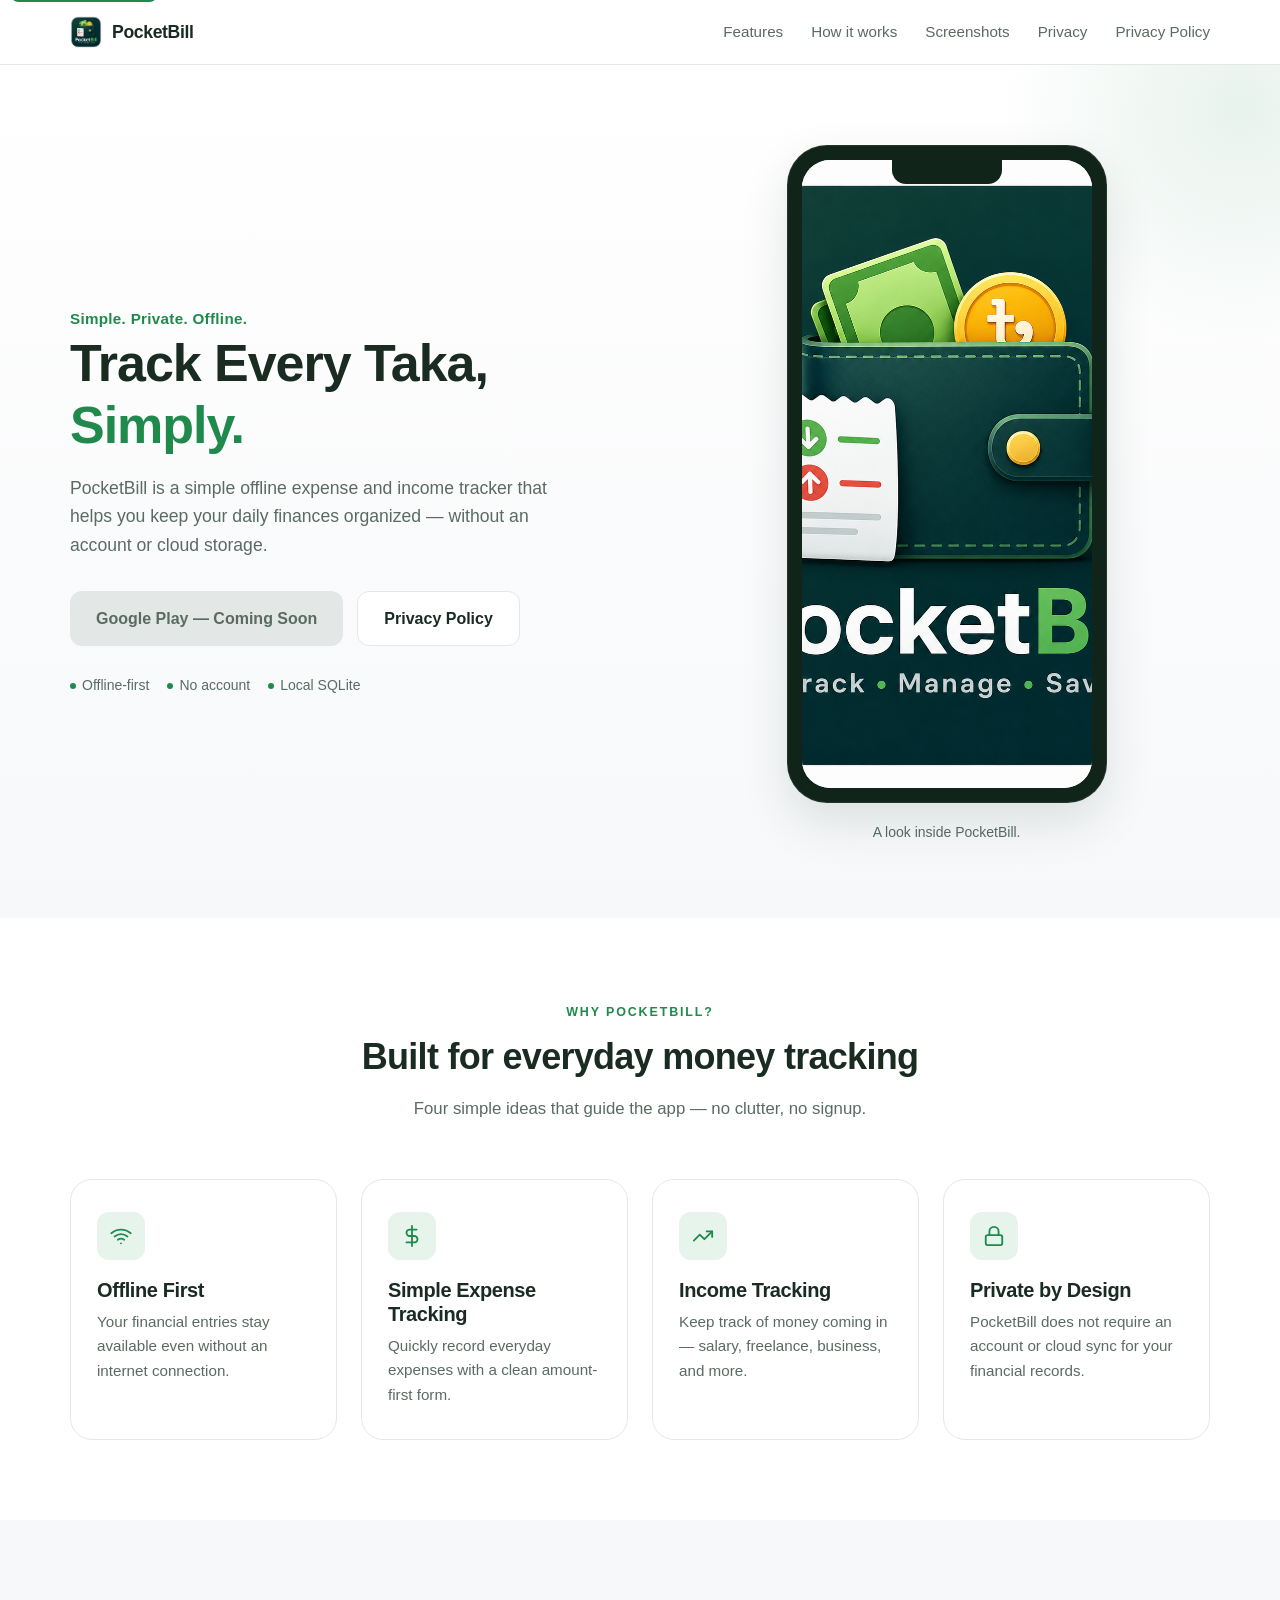
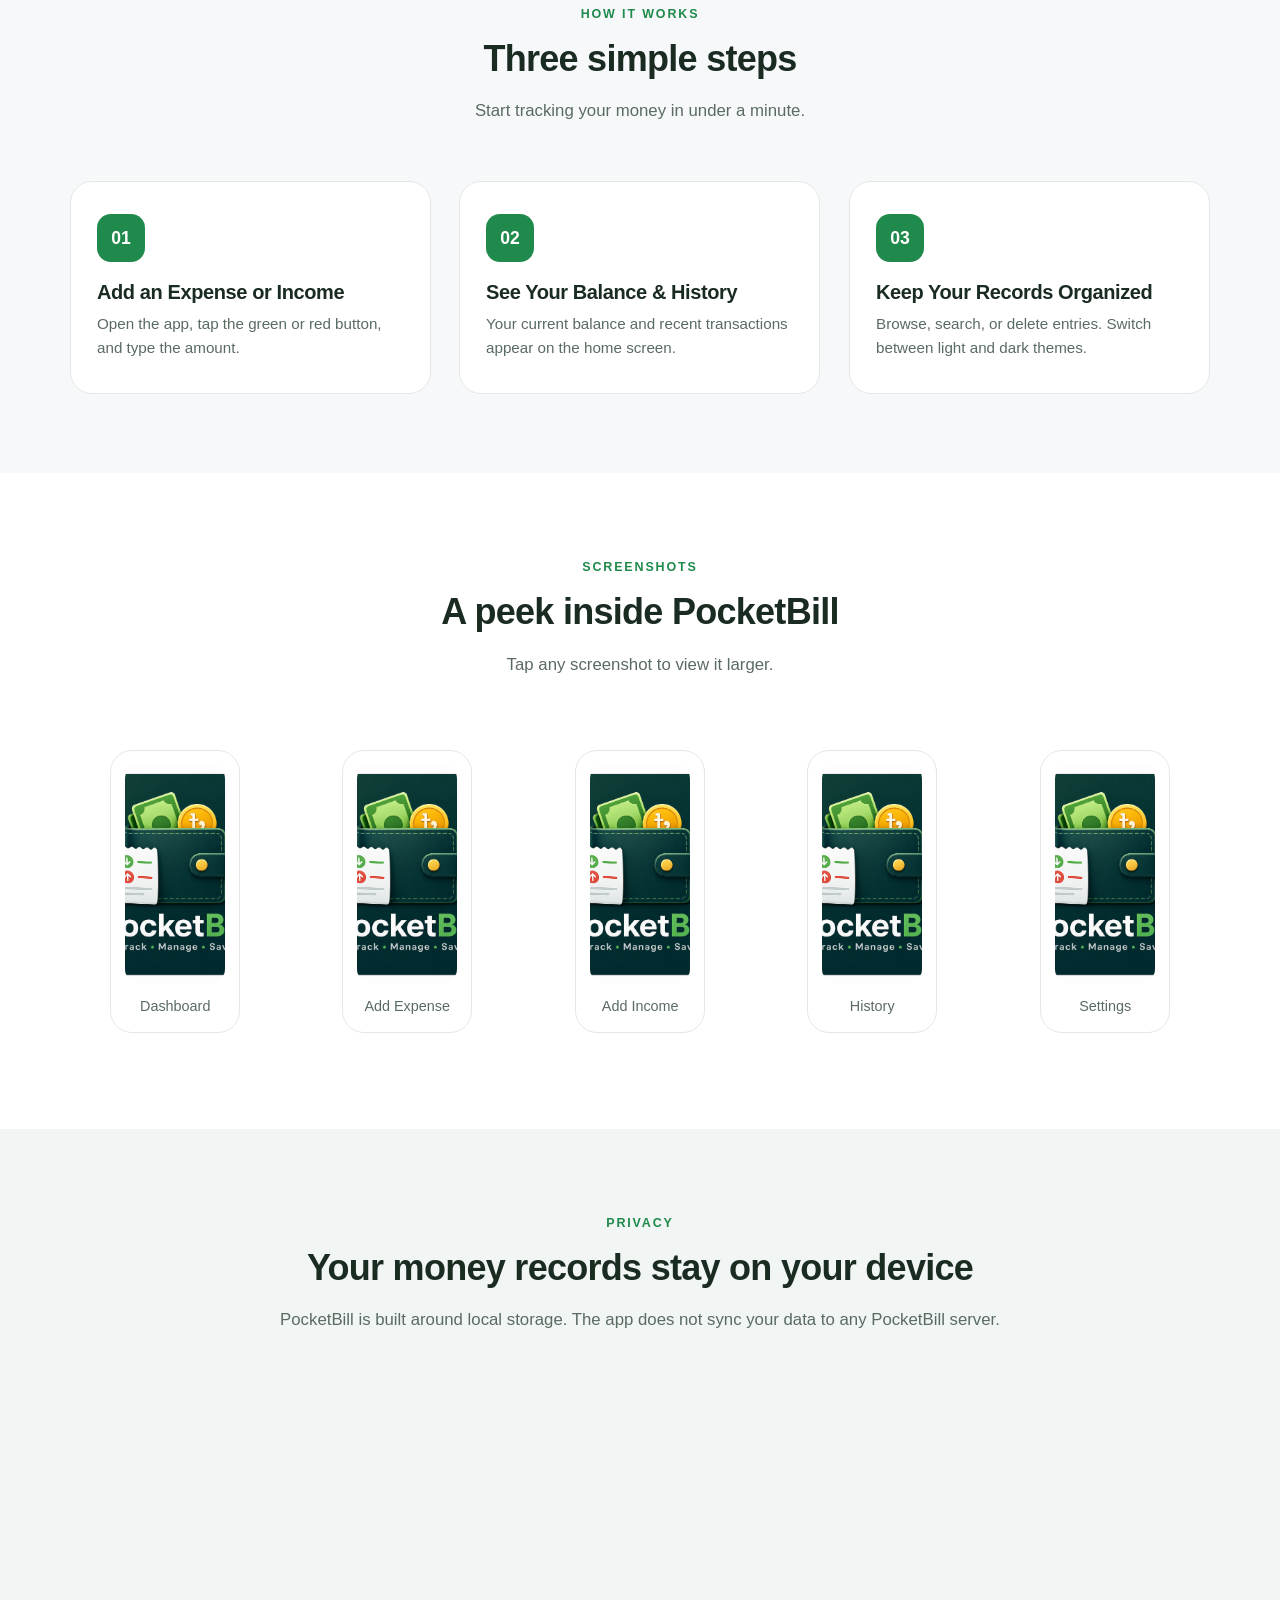
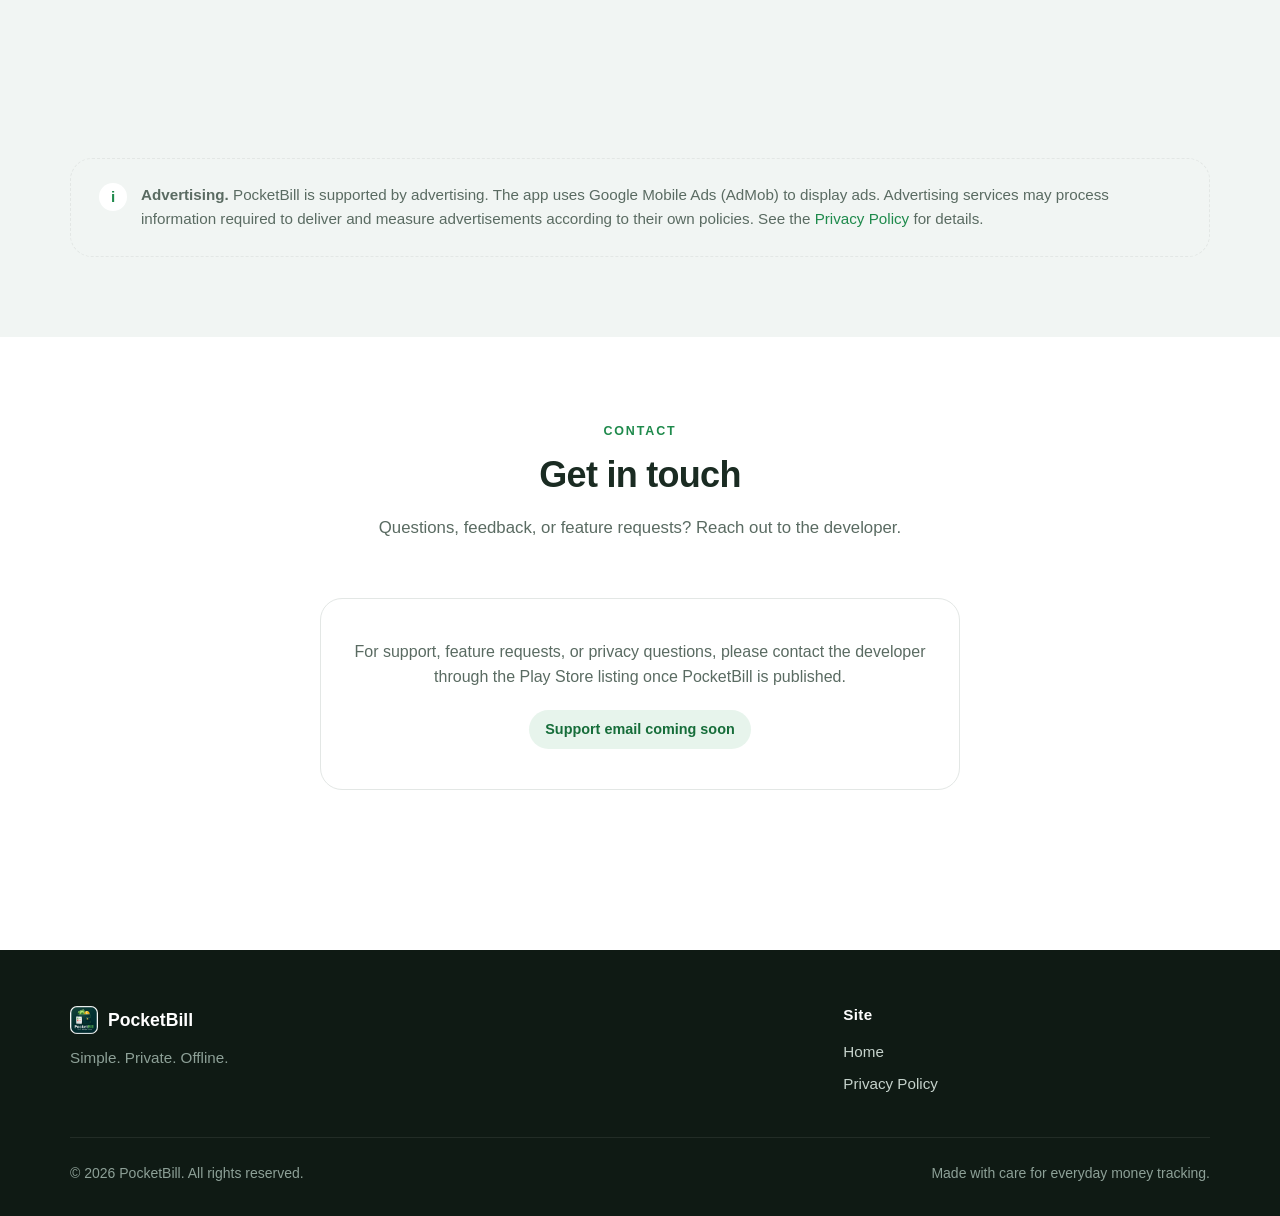
==== index.html @ 543212bb "Add files via upload" ====
<!DOCTYPE html>
<html lang="en">
<head>
  <meta charset="UTF-8" />
  <meta name="viewport" content="width=device-width, initial-scale=1.0" />
  <title>PocketBill — Simple Offline Expense &amp; Income Tracker</title>
  <meta name="description" content="PocketBill is a simple offline expense and income tracker that helps you organize your daily finances without an account or cloud storage." />
  <meta name="theme-color" content="#1F8A4C" />
  <meta name="keywords" content="expense tracker, income tracker, money manager, offline expense tracker, expense manager, budget tracker, BDT expense tracker, personal finance tracker" />
  <meta name="robots" content="index, follow" />

  <!-- Open Graph -->
  <meta property="og:type" content="website" />
  <meta property="og:title" content="PocketBill — Simple Offline Expense &amp; Income Tracker" />
  <meta property="og:description" content="Track your money, stay organized, and keep your financial records on your device. No account. No cloud." />
  <meta property="og:image" content="assets/icon.png" />
  <meta property="og:url" content="https://mukitu.github.io/pocketbill-app/" />

  <!-- Twitter -->
  <meta name="twitter:card" content="summary_large_image" />
  <meta name="twitter:title" content="PocketBill — Simple Offline Expense &amp; Income Tracker" />
  <meta name="twitter:description" content="Track your money, stay organized, and keep your financial records on your device." />
  <meta name="twitter:image" content="assets/icon.png" />

  <link rel="icon" type="image/png" href="assets/icon.png" />
  <link rel="apple-touch-icon" href="assets/icon.png" />
  <link rel="stylesheet" href="style.css" />
</head>
<body>

  <a href="#main" class="skip-link">Skip to content</a>

  <!-- =========================================================
       NAVBAR
  ========================================================== -->
  <header class="navbar" role="banner">
    <div class="container nav-inner">
      <a class="brand" href="index.html" aria-label="PocketBill home">
        <img src="assets/icon.png" alt="" width="32" height="32" />
        <span>PocketBill</span>
      </a>
      <button class="nav-toggle" type="button" aria-controls="primary-nav" aria-expanded="false" aria-label="Toggle navigation">
        <svg width="24" height="24" viewBox="0 0 24 24" fill="none" stroke="currentColor" stroke-width="2" stroke-linecap="round" stroke-linejoin="round" aria-hidden="true">
          <line x1="3" y1="6" x2="21" y2="6"></line>
          <line x1="3" y1="12" x2="21" y2="12"></line>
          <line x1="3" y1="18" x2="21" y2="18"></line>
        </svg>
      </button>
      <nav id="primary-nav" class="nav-links" aria-label="Primary">
        <a href="#features">Features</a>
        <a href="#how">How it works</a>
        <a href="#screenshots">Screenshots</a>
        <a href="#privacy">Privacy</a>
        <a href="privacy-policy.html">Privacy Policy</a>
      </nav>
    </div>
  </header>

  <main id="main">

    <!-- =========================================================
         HERO
    ========================================================== -->
    <section class="hero" aria-labelledby="hero-title">
      <div class="container hero-grid">
        <div>
          <span class="hero-tagline">Simple. Private. Offline.</span>
          <h1 id="hero-title">Track Every Taka, <span>Simply.</span></h1>
          <p class="hero-sub">
            PocketBill is a simple offline expense and income tracker that helps
            you keep your daily finances organized — without an account or
            cloud storage.
          </p>
          <div class="hero-ctas">
            <a class="btn btn-primary is-disabled" href="#" aria-disabled="true" tabindex="-1">
              Google Play — Coming Soon
            </a>
            <a class="btn btn-secondary" href="privacy-policy.html">
              Privacy Policy
            </a>
          </div>
          <div class="hero-meta" aria-label="Highlights">
            <span>Offline-first</span>
            <span>No account</span>
            <span>Local SQLite</span>
          </div>
        </div>

        <div class="hero-visual">
          <div class="phone-mockup" role="img" aria-label="PocketBill dashboard preview">
            <div class="phone-screen">
              <img src="assets/screenshot-1.png" alt="PocketBill dashboard preview" />
            </div>
          </div>
          <p class="phone-caption">A look inside PocketBill.</p>
        </div>
      </div>
    </section>

    <!-- =========================================================
         FEATURES
    ========================================================== -->
    <section id="features" class="section" aria-labelledby="features-title">
      <div class="container">
        <header class="section-header">
          <span class="section-eyebrow">Why PocketBill?</span>
          <h2 id="features-title">Built for everyday money tracking</h2>
          <p>Four simple ideas that guide the app — no clutter, no signup.</p>
        </header>

        <div class="feature-grid">
          <article class="feature-card reveal">
            <div class="feature-icon" aria-hidden="true">
              <svg width="22" height="22" viewBox="0 0 24 24" fill="none" stroke="currentColor" stroke-width="2" stroke-linecap="round" stroke-linejoin="round">
                <path d="M5 12.55a11 11 0 0 1 14.08 0"></path>
                <path d="M1.42 9a16 16 0 0 1 21.16 0"></path>
                <path d="M8.53 16.11a6 6 0 0 1 6.95 0"></path>
                <line x1="12" y1="20" x2="12.01" y2="20"></line>
              </svg>
            </div>
            <h3>Offline First</h3>
            <p>Your financial entries stay available even without an internet connection.</p>
          </article>

          <article class="feature-card reveal">
            <div class="feature-icon" aria-hidden="true">
              <svg width="22" height="22" viewBox="0 0 24 24" fill="none" stroke="currentColor" stroke-width="2" stroke-linecap="round" stroke-linejoin="round">
                <line x1="12" y1="1" x2="12" y2="23"></line>
                <path d="M17 5H9.5a3.5 3.5 0 0 0 0 7h5a3.5 3.5 0 0 1 0 7H6"></path>
              </svg>
            </div>
            <h3>Simple Expense Tracking</h3>
            <p>Quickly record everyday expenses with a clean amount-first form.</p>
          </article>

          <article class="feature-card reveal">
            <div class="feature-icon" aria-hidden="true">
              <svg width="22" height="22" viewBox="0 0 24 24" fill="none" stroke="currentColor" stroke-width="2" stroke-linecap="round" stroke-linejoin="round">
                <polyline points="22 7 13.5 15.5 8.5 10.5 2 17"></polyline>
                <polyline points="16 7 22 7 22 13"></polyline>
              </svg>
            </div>
            <h3>Income Tracking</h3>
            <p>Keep track of money coming in — salary, freelance, business, and more.</p>
          </article>

          <article class="feature-card reveal">
            <div class="feature-icon" aria-hidden="true">
              <svg width="22" height="22" viewBox="0 0 24 24" fill="none" stroke="currentColor" stroke-width="2" stroke-linecap="round" stroke-linejoin="round">
                <rect x="3" y="11" width="18" height="11" rx="2" ry="2"></rect>
                <path d="M7 11V7a5 5 0 0 1 10 0v4"></path>
              </svg>
            </div>
            <h3>Private by Design</h3>
            <p>PocketBill does not require an account or cloud sync for your financial records.</p>
          </article>
        </div>
      </div>
    </section>

    <!-- =========================================================
         HOW IT WORKS
    ========================================================== -->
    <section id="how" class="section section-alt" aria-labelledby="how-title">
      <div class="container">
        <header class="section-header">
          <span class="section-eyebrow">How it works</span>
          <h2 id="how-title">Three simple steps</h2>
          <p>Start tracking your money in under a minute.</p>
        </header>

        <div class="steps">
          <article class="step-card reveal">
            <div class="step-number">01</div>
            <h3>Add an Expense or Income</h3>
            <p>Open the app, tap the green or red button, and type the amount.</p>
          </article>

          <article class="step-card reveal">
            <div class="step-number">02</div>
            <h3>See Your Balance &amp; History</h3>
            <p>Your current balance and recent transactions appear on the home screen.</p>
          </article>

          <article class="step-card reveal">
            <div class="step-number">03</div>
            <h3>Keep Your Records Organized</h3>
            <p>Browse, search, or delete entries. Switch between light and dark themes.</p>
          </article>
        </div>
      </div>
    </section>

    <!-- =========================================================
         SCREENSHOTS
    ========================================================== -->
    <section id="screenshots" class="section" aria-labelledby="screenshots-title">
      <div class="container">
        <header class="section-header">
          <span class="section-eyebrow">Screenshots</span>
          <h2 id="screenshots-title">A peek inside PocketBill</h2>
          <p>Tap any screenshot to view it larger.</p>
        </header>

        <div class="shot-grid">
          <figure class="shot-card reveal" tabindex="0" role="button" aria-label="View Dashboard screenshot">
            <div class="shot-img">
              <img src="assets/screenshot-1.png" alt="PocketBill dashboard showing balance and recent transactions" loading="lazy" />
            </div>
            <figcaption class="shot-label">Dashboard</figcaption>
          </figure>

          <figure class="shot-card reveal" tabindex="0" role="button" aria-label="View Add Expense screenshot">
            <div class="shot-img">
              <img src="assets/screenshot-2.png" alt="Add Expense form with amount and category" loading="lazy" />
            </div>
            <figcaption class="shot-label">Add Expense</figcaption>
          </figure>

          <figure class="shot-card reveal" tabindex="0" role="button" aria-label="View Add Income screenshot">
            <div class="shot-img">
              <img src="assets/screenshot-3.png" alt="Add Income form with amount and source" loading="lazy" />
            </div>
            <figcaption class="shot-label">Add Income</figcaption>
          </figure>

          <figure class="shot-card reveal" tabindex="0" role="button" aria-label="View History screenshot">
            <div class="shot-img">
              <img src="assets/screenshot-4.png" alt="Transaction history list with date and amount" loading="lazy" />
            </div>
            <figcaption class="shot-label">History</figcaption>
          </figure>

          <figure class="shot-card reveal" tabindex="0" role="button" aria-label="View Settings screenshot">
            <div class="shot-img">
              <img src="assets/screenshot-5.png" alt="Settings screen with theme picker and clear data option" loading="lazy" />
            </div>
            <figcaption class="shot-label">Settings</figcaption>
          </figure>
        </div>
      </div>
    </section>

    <!-- =========================================================
         PRIVACY
    ========================================================== -->
    <section id="privacy" class="section section-soft" aria-labelledby="privacy-title">
      <div class="container">
        <header class="section-header">
          <span class="section-eyebrow">Privacy</span>
          <h2 id="privacy-title">Your money records stay on your device</h2>
          <p>PocketBill is built around local storage. The app does not sync your data to any PocketBill server.</p>
        </header>

        <div class="privacy-grid">
          <div class="privacy-card reveal">
            <h3>
              <svg width="20" height="20" viewBox="0 0 24 24" fill="none" stroke="currentColor" stroke-width="2" stroke-linecap="round" stroke-linejoin="round" aria-hidden="true">
                <ellipse cx="12" cy="5" rx="9" ry="3"></ellipse>
                <path d="M21 12c0 1.66-4 3-9 3s-9-1.34-9-3"></path>
                <path d="M3 5v14c0 1.66 4 3 9 3s9-1.34 9-3V5"></path>
              </svg>
              Local-only data
            </h3>
            <ul>
              <li>Stored in a local SQLite database on your device</li>
              <li>No account required</li>
              <li>No cloud synchronization</li>
              <li>No PocketBill backend</li>
              <li>Expense and Income records remain local</li>
            </ul>
          </div>

          <div class="privacy-card reveal">
            <h3>
              <svg width="20" height="20" viewBox="0 0 24 24" fill="none" stroke="currentColor" stroke-width="2" stroke-linecap="round" stroke-linejoin="round" aria-hidden="true">
                <rect x="3" y="11" width="18" height="11" rx="2" ry="2"></rect>
                <path d="M7 11V7a5 5 0 0 1 10 0v4"></path>
              </svg>
              You stay in control
            </h3>
            <ul>
              <li>Delete any entry from the History screen</li>
              <li>Clear every record from Settings</li>
              <li>Uninstalling the app permanently removes stored data</li>
              <li>PocketBill does not send your expense and income records to its own servers</li>
              <li>Read the full Privacy Policy for details</li>
            </ul>
          </div>
        </div>

        <div class="ads-note" role="note">
          <span class="ads-note-icon" aria-hidden="true">i</span>
          <div>
            <strong>Advertising.</strong> PocketBill is supported by advertising. The app uses Google Mobile Ads (AdMob) to display ads. Advertising services may process information required to deliver and measure advertisements according to their own policies. See the <a href="privacy-policy.html">Privacy Policy</a> for details.
          </div>
        </div>
      </div>
    </section>

    <!-- =========================================================
         CONTACT
    ========================================================== -->
    <section id="contact" class="section" aria-labelledby="contact-title">
      <div class="container">
        <header class="section-header">
          <span class="section-eyebrow">Contact</span>
          <h2 id="contact-title">Get in touch</h2>
          <p>Questions, feedback, or feature requests? Reach out to the developer.</p>
        </header>

        <div class="contact-card">
          <p>For support, feature requests, or privacy questions, please contact the developer through the Play Store listing once PocketBill is published.</p>
          <span class="contact-support">Support email coming soon</span>
        </div>
      </div>
    </section>

  </main>

  <!-- =========================================================
       FOOTER
  ========================================================== -->
  <footer class="footer" role="contentinfo">
    <div class="container">
      <div class="footer-grid">
        <div>
          <div class="footer-brand">
            <img src="assets/icon.png" alt="" width="28" height="28" />
            PocketBill
          </div>
          <p class="footer-tag">Simple. Private. Offline.</p>
        </div>
        <div class="footer-links">
          <h4>Site</h4>
          <a href="index.html">Home</a>
          <a href="privacy-policy.html">Privacy Policy</a>
        </div>
      </div>
      <div class="footer-bottom">
        <span>© <span data-year>2026</span> PocketBill. All rights reserved.</span>
        <span>Made with care for everyday money tracking.</span>
      </div>
    </div>
  </footer>

  <!-- Lightbox -->
  <div class="lightbox" role="dialog" aria-modal="true" aria-label="Screenshot preview">
    <button class="lightbox-close" type="button" aria-label="Close preview">×</button>
    <img src="" alt="" />
  </div>

  <script src="script.js" defer></script>
</body>
</html>
---- style.css ----
/* ==========================================================================
   PocketBill — Landing Page Styles
   Brand color: #1F8A4C (matches PocketBill Flutter AppColors.brand)
   ========================================================================== */

:root {
  --brand: #1F8A4C;
  --brand-dark: #166d3a;
  --brand-light: #e7f4ec;
  --accent: #d64545;
  --bg: #ffffff;
  --bg-alt: #f7f8fa;
  --bg-soft: #f1f5f3;
  --surface: #ffffff;
  --border: #e3e7e5;
  --text: #1a2b22;
  --text-muted: #5a6b62;
  --shadow-sm: 0 2px 8px rgba(15, 50, 30, 0.06);
  --shadow-md: 0 8px 24px rgba(15, 50, 30, 0.08);
  --shadow-lg: 0 20px 48px rgba(15, 50, 30, 0.12);
  --radius: 14px;
  --radius-lg: 22px;
  --maxw: 1180px;
  --transition: 200ms ease;
  --font: -apple-system, BlinkMacSystemFont, "Segoe UI", Roboto, "Helvetica Neue", Arial, sans-serif;
}

/* ------------------------------- Reset --------------------------------- */
*,
*::before,
*::after {
  box-sizing: border-box;
}

html {
  scroll-behavior: smooth;
  -webkit-text-size-adjust: 100%;
}

body {
  margin: 0;
  font-family: var(--font);
  font-size: 16px;
  line-height: 1.6;
  color: var(--text);
  background: var(--bg);
  -webkit-font-smoothing: antialiased;
  -moz-osx-font-smoothing: grayscale;
  overflow-x: hidden;
}

img {
  max-width: 100%;
  height: auto;
  display: block;
}

a {
  color: var(--brand);
  text-decoration: none;
  transition: color var(--transition);
}

a:hover,
a:focus-visible {
  color: var(--brand-dark);
}

button {
  font-family: inherit;
  cursor: pointer;
}

h1, h2, h3, h4 {
  margin: 0 0 0.5em 0;
  line-height: 1.2;
  color: var(--text);
  font-weight: 700;
  letter-spacing: -0.02em;
}

h1 { font-size: clamp(2rem, 5vw, 3.25rem); }
h2 { font-size: clamp(1.6rem, 3.5vw, 2.25rem); }
h3 { font-size: 1.25rem; }

p {
  margin: 0 0 1em 0;
  color: var(--text-muted);
}

ul {
  margin: 0;
  padding: 0;
  list-style: none;
}

/* ------------------------------- Layout -------------------------------- */
.container {
  width: 100%;
  max-width: var(--maxw);
  margin: 0 auto;
  padding: 0 20px;
}

.section {
  padding: 80px 0;
}

.section-alt {
  background: var(--bg-alt);
}

.section-soft {
  background: var(--bg-soft);
}

.section-header {
  text-align: center;
  max-width: 720px;
  margin: 0 auto 56px;
}

.section-eyebrow {
  display: inline-block;
  font-size: 0.78rem;
  font-weight: 700;
  letter-spacing: 0.15em;
  text-transform: uppercase;
  color: var(--brand);
  margin-bottom: 12px;
}

.section-header p {
  font-size: 1.05rem;
}

/* ------------------------------- Navbar -------------------------------- */
.navbar {
  position: sticky;
  top: 0;
  z-index: 50;
  background: rgba(255, 255, 255, 0.85);
  backdrop-filter: saturate(180%) blur(14px);
  -webkit-backdrop-filter: saturate(180%) blur(14px);
  border-bottom: 1px solid var(--border);
}

.nav-inner {
  display: flex;
  align-items: center;
  justify-content: space-between;
  height: 64px;
}

.brand {
  display: flex;
  align-items: center;
  gap: 10px;
  font-weight: 700;
  font-size: 1.1rem;
  color: var(--text);
  letter-spacing: -0.02em;
}

.brand img {
  width: 32px;
  height: 32px;
  border-radius: 8px;
}

.nav-links {
  display: flex;
  align-items: center;
  gap: 28px;
}

.nav-links a {
  color: var(--text-muted);
  font-weight: 500;
  font-size: 0.95rem;
}

.nav-links a:hover,
.nav-links a:focus-visible {
  color: var(--brand);
}

.nav-toggle {
  display: none;
  background: none;
  border: 0;
  padding: 6px;
  color: var(--text);
}

.nav-toggle:focus-visible {
  outline: 2px solid var(--brand);
  outline-offset: 4px;
  border-radius: 4px;
}

@media (max-width: 720px) {
  .nav-links {
    position: absolute;
    top: 64px;
    left: 0;
    right: 0;
    flex-direction: column;
    align-items: stretch;
    gap: 0;
    background: var(--bg);
    border-bottom: 1px solid var(--border);
    padding: 0 20px;
    max-height: 0;
    overflow: hidden;
    transition: max-height 250ms ease;
  }
  .nav-links.is-open {
    max-height: 320px;
    padding: 12px 20px 20px;
  }
  .nav-links a {
    padding: 12px 0;
    border-bottom: 1px solid var(--border);
  }
  .nav-links a:last-child {
    border-bottom: 0;
  }
  .nav-toggle {
    display: inline-flex;
  }
}

/* ------------------------------- Hero ---------------------------------- */
.hero {
  padding: 80px 0 60px;
  background: linear-gradient(180deg, #ffffff 0%, var(--bg-alt) 100%);
  position: relative;
  overflow: hidden;
}

.hero::before {
  content: "";
  position: absolute;
  top: -200px;
  right: -200px;
  width: 480px;
  height: 480px;
  background: radial-gradient(circle, rgba(31, 138, 76, 0.10) 0%, transparent 70%);
  border-radius: 50%;
  pointer-events: none;
}

.hero-grid {
  display: grid;
  grid-template-columns: 1.05fr 1fr;
  gap: 60px;
  align-items: center;
}

.hero-eyebrow {
  display: inline-flex;
  align-items: center;
  gap: 8px;
  padding: 6px 14px;
  background: var(--brand-light);
  color: var(--brand-dark);
  border-radius: 100px;
  font-size: 0.85rem;
  font-weight: 600;
  margin-bottom: 20px;
}

.hero-tagline {
  font-size: 0.95rem;
  color: var(--brand);
  font-weight: 600;
  margin: 0 0 12px 0;
  letter-spacing: 0.02em;
}

.hero h1 {
  margin: 0 0 18px 0;
}

.hero h1 span {
  color: var(--brand);
}

.hero-sub {
  font-size: 1.1rem;
  color: var(--text-muted);
  max-width: 520px;
  margin: 0 0 32px 0;
}

.hero-ctas {
  display: flex;
  flex-wrap: wrap;
  gap: 14px;
  margin-bottom: 28px;
}

.btn {
  display: inline-flex;
  align-items: center;
  justify-content: center;
  gap: 8px;
  padding: 14px 26px;
  border-radius: 12px;
  font-weight: 600;
  font-size: 1rem;
  border: 0;
  transition: transform var(--transition), box-shadow var(--transition), background var(--transition), color var(--transition);
  text-decoration: none;
  min-height: 48px;
}

.btn:focus-visible {
  outline: 3px solid var(--brand);
  outline-offset: 3px;
}

.btn-primary {
  background: var(--brand);
  color: #fff;
  box-shadow: var(--shadow-sm);
}

.btn-primary:hover {
  background: var(--brand-dark);
  color: #fff;
  transform: translateY(-1px);
  box-shadow: var(--shadow-md);
}

.btn-primary.is-disabled {
  background: var(--border);
  color: var(--text-muted);
  cursor: not-allowed;
  box-shadow: none;
}

.btn-primary.is-disabled:hover {
  transform: none;
  background: var(--border);
  color: var(--text-muted);
}

.btn-secondary {
  background: var(--bg);
  color: var(--text);
  border: 1px solid var(--border);
}

.btn-secondary:hover {
  border-color: var(--brand);
  color: var(--brand);
  transform: translateY(-1px);
}

.hero-meta {
  display: flex;
  gap: 18px;
  flex-wrap: wrap;
  font-size: 0.875rem;
  color: var(--text-muted);
}

.hero-meta span {
  display: inline-flex;
  align-items: center;
  gap: 6px;
}

.hero-meta span::before {
  content: "";
  width: 6px;
  height: 6px;
  border-radius: 50%;
  background: var(--brand);
}

/* Phone mockup */
.phone-mockup {
  position: relative;
  width: 100%;
  max-width: 320px;
  margin: 0 auto;
  background: #11241a;
  border-radius: 40px;
  padding: 14px;
  box-shadow: var(--shadow-lg);
  border: 1px solid rgba(255, 255, 255, 0.08);
}

.phone-mockup::before {
  /* Notch */
  content: "";
  position: absolute;
  top: 14px;
  left: 50%;
  transform: translateX(-50%);
  width: 110px;
  height: 24px;
  background: #11241a;
  border-radius: 0 0 14px 14px;
  z-index: 2;
}

.phone-screen {
  position: relative;
  background: var(--bg);
  border-radius: 28px;
  aspect-ratio: 9 / 19.5;
  overflow: hidden;
  display: flex;
  flex-direction: column;
}

.phone-screen img {
  width: 100%;
  height: 100%;
  object-fit: cover;
  object-position: top center;
}

.phone-caption {
  text-align: center;
  margin-top: 18px;
  color: var(--text-muted);
  font-size: 0.875rem;
}

@media (max-width: 880px) {
  .hero {
    padding: 56px 0 40px;
  }
  .hero-grid {
    grid-template-columns: 1fr;
    gap: 48px;
    text-align: center;
  }
  .hero-sub {
    margin-left: auto;
    margin-right: auto;
  }
  .hero-ctas {
    justify-content: center;
  }
  .hero-meta {
    justify-content: center;
  }
}

/* ------------------------------- Features ----------------------------- */
.feature-grid {
  display: grid;
  grid-template-columns: repeat(auto-fit, minmax(240px, 1fr));
  gap: 24px;
}

.feature-card {
  background: var(--surface);
  border: 1px solid var(--border);
  border-radius: var(--radius-lg);
  padding: 32px 26px;
  transition: transform var(--transition), box-shadow var(--transition), border-color var(--transition);
}

.feature-card:hover {
  transform: translateY(-4px);
  box-shadow: var(--shadow-md);
  border-color: var(--brand-light);
}

.feature-icon {
  width: 48px;
  height: 48px;
  border-radius: 12px;
  background: var(--brand-light);
  color: var(--brand);
  display: inline-flex;
  align-items: center;
  justify-content: center;
  font-size: 1.5rem;
  margin-bottom: 18px;
}

.feature-card h3 {
  margin-bottom: 8px;
}

.feature-card p {
  margin: 0;
  font-size: 0.95rem;
}

/* ------------------------------- How it works ------------------------- */
.steps {
  display: grid;
  grid-template-columns: repeat(auto-fit, minmax(240px, 1fr));
  gap: 28px;
  counter-reset: step;
}

.step-card {
  background: var(--surface);
  border: 1px solid var(--border);
  border-radius: var(--radius-lg);
  padding: 32px 26px;
  position: relative;
  counter-increment: step;
}

.step-number {
  display: inline-flex;
  align-items: center;
  justify-content: center;
  width: 48px;
  height: 48px;
  border-radius: 14px;
  background: var(--brand);
  color: #fff;
  font-weight: 700;
  font-size: 1.1rem;
  margin-bottom: 18px;
}

.step-card h3 {
  margin-bottom: 8px;
}

.step-card p {
  margin: 0;
  font-size: 0.95rem;
}

/* ------------------------------- Screenshots -------------------------- */
.shot-grid {
  display: grid;
  grid-template-columns: repeat(auto-fit, minmax(180px, 1fr));
  gap: 22px;
}

.shot-card {
  background: var(--surface);
  border: 1px solid var(--border);
  border-radius: 22px;
  padding: 14px;
  transition: transform var(--transition), box-shadow var(--transition);
  cursor: pointer;
}

.shot-card:hover,
.shot-card:focus-within {
  transform: translateY(-3px);
  box-shadow: var(--shadow-md);
}

.shot-img {
  border-radius: 14px;
  overflow: hidden;
  aspect-ratio: 9 / 19.5;
  background: var(--bg-alt);
}

.shot-img img {
  width: 100%;
  height: 100%;
  object-fit: cover;
  object-position: top center;
}

.shot-label {
  text-align: center;
  margin-top: 12px;
  font-size: 0.9rem;
  color: var(--text-muted);
  font-weight: 500;
}

/* ------------------------------- Privacy / Ads ------------------------- */
.privacy-grid {
  display: grid;
  grid-template-columns: 1fr 1fr;
  gap: 32px;
  align-items: stretch;
}

.privacy-card {
  background: var(--surface);
  border: 1px solid var(--border);
  border-radius: var(--radius-lg);
  padding: 32px;
}

.privacy-card h3 {
  display: flex;
  align-items: center;
  gap: 10px;
}

.privacy-card ul {
  margin-top: 16px;
}

.privacy-card li {
  padding: 8px 0 8px 28px;
  position: relative;
  color: var(--text-muted);
  font-size: 0.95rem;
  border-bottom: 1px solid var(--border);
}

.privacy-card li:last-child {
  border-bottom: 0;
}

.privacy-card li::before {
  content: "✓";
  position: absolute;
  left: 0;
  top: 8px;
  width: 20px;
  height: 20px;
  background: var(--brand-light);
  color: var(--brand);
  display: inline-flex;
  align-items: center;
  justify-content: center;
  border-radius: 50%;
  font-size: 0.75rem;
  font-weight: 700;
}

.ads-note {
  background: var(--bg-soft);
  border: 1px dashed var(--border);
  border-radius: var(--radius-lg);
  padding: 24px 28px;
  margin-top: 32px;
  display: flex;
  align-items: flex-start;
  gap: 14px;
  font-size: 0.95rem;
  color: var(--text-muted);
}

.ads-note-icon {
  flex: 0 0 28px;
  width: 28px;
  height: 28px;
  background: var(--surface);
  border-radius: 50%;
  display: inline-flex;
  align-items: center;
  justify-content: center;
  color: var(--brand);
  font-weight: 700;
}

@media (max-width: 720px) {
  .privacy-grid {
    grid-template-columns: 1fr;
  }
}

/* ------------------------------- Contact ------------------------------ */
.contact-card {
  max-width: 640px;
  margin: 0 auto;
  background: var(--surface);
  border: 1px solid var(--border);
  border-radius: var(--radius-lg);
  padding: 40px 32px;
  text-align: center;
}

.contact-card p {
  margin: 0 0 12px 0;
}

.contact-support {
  display: inline-block;
  margin-top: 8px;
  padding: 8px 16px;
  background: var(--brand-light);
  color: var(--brand-dark);
  border-radius: 100px;
  font-weight: 600;
  font-size: 0.9rem;
}

/* ------------------------------- Footer ------------------------------- */
.footer {
  background: #0f1a14;
  color: #c5d2cb;
  padding: 56px 0 32px;
  margin-top: 80px;
}

.footer-grid {
  display: grid;
  grid-template-columns: 2fr 1fr;
  gap: 40px;
  margin-bottom: 36px;
}

.footer-brand {
  display: flex;
  align-items: center;
  gap: 10px;
  font-weight: 700;
  color: #fff;
  font-size: 1.1rem;
  margin-bottom: 12px;
}

.footer-brand img {
  width: 28px;
  height: 28px;
  border-radius: 7px;
}

.footer-tag {
  color: #8da097;
  font-size: 0.95rem;
}

.footer-links h4 {
  color: #fff;
  font-size: 0.95rem;
  margin-bottom: 12px;
  letter-spacing: 0.02em;
}

.footer-links a {
  display: block;
  color: #c5d2cb;
  padding: 4px 0;
  font-size: 0.95rem;
}

.footer-links a:hover,
.footer-links a:focus-visible {
  color: #fff;
}

.footer-bottom {
  border-top: 1px solid rgba(255, 255, 255, 0.08);
  padding-top: 24px;
  display: flex;
  flex-wrap: wrap;
  justify-content: space-between;
  gap: 12px;
  font-size: 0.875rem;
  color: #8da097;
}

@media (max-width: 720px) {
  .footer-grid {
    grid-template-columns: 1fr;
    gap: 24px;
  }
  .footer-bottom {
    flex-direction: column;
  }
}

/* ------------------------------- Reveal animation --------------------- */
.reveal {
  opacity: 0;
  transform: translateY(16px);
  transition: opacity 600ms ease, transform 600ms ease;
  will-change: opacity, transform;
}

.reveal.is-visible {
  opacity: 1;
  transform: translateY(0);
}

@media (prefers-reduced-motion: reduce) {
  .reveal {
    opacity: 1;
    transform: none;
    transition: none;
  }
  html {
    scroll-behavior: auto;
  }
}

/* ------------------------------- Lightbox ----------------------------- */
.lightbox {
  position: fixed;
  inset: 0;
  background: rgba(8, 16, 12, 0.92);
  display: none;
  align-items: center;
  justify-content: center;
  z-index: 100;
  padding: 24px;
  cursor: zoom-out;
}

.lightbox.is-open {
  display: flex;
}

.lightbox img {
  max-width: min(420px, 92vw);
  max-height: 90vh;
  border-radius: 28px;
  box-shadow: 0 24px 64px rgba(0, 0, 0, 0.6);
  background: #11241a;
}

.lightbox-close {
  position: absolute;
  top: 20px;
  right: 24px;
  background: rgba(255, 255, 255, 0.1);
  border: 0;
  color: #fff;
  width: 44px;
  height: 44px;
  border-radius: 50%;
  font-size: 1.5rem;
  display: inline-flex;
  align-items: center;
  justify-content: center;
  cursor: pointer;
}

.lightbox-close:focus-visible {
  outline: 2px solid #fff;
  outline-offset: 2px;
}

/* ------------------------------- Skip link ---------------------------- */
.skip-link {
  position: absolute;
  top: -40px;
  left: 12px;
  background: var(--brand);
  color: #fff;
  padding: 8px 14px;
  border-radius: 6px;
  text-decoration: none;
  font-weight: 600;
  z-index: 100;
  transition: top 150ms ease;
}

.skip-link:focus-visible {
  top: 12px;
  color: #fff;
}
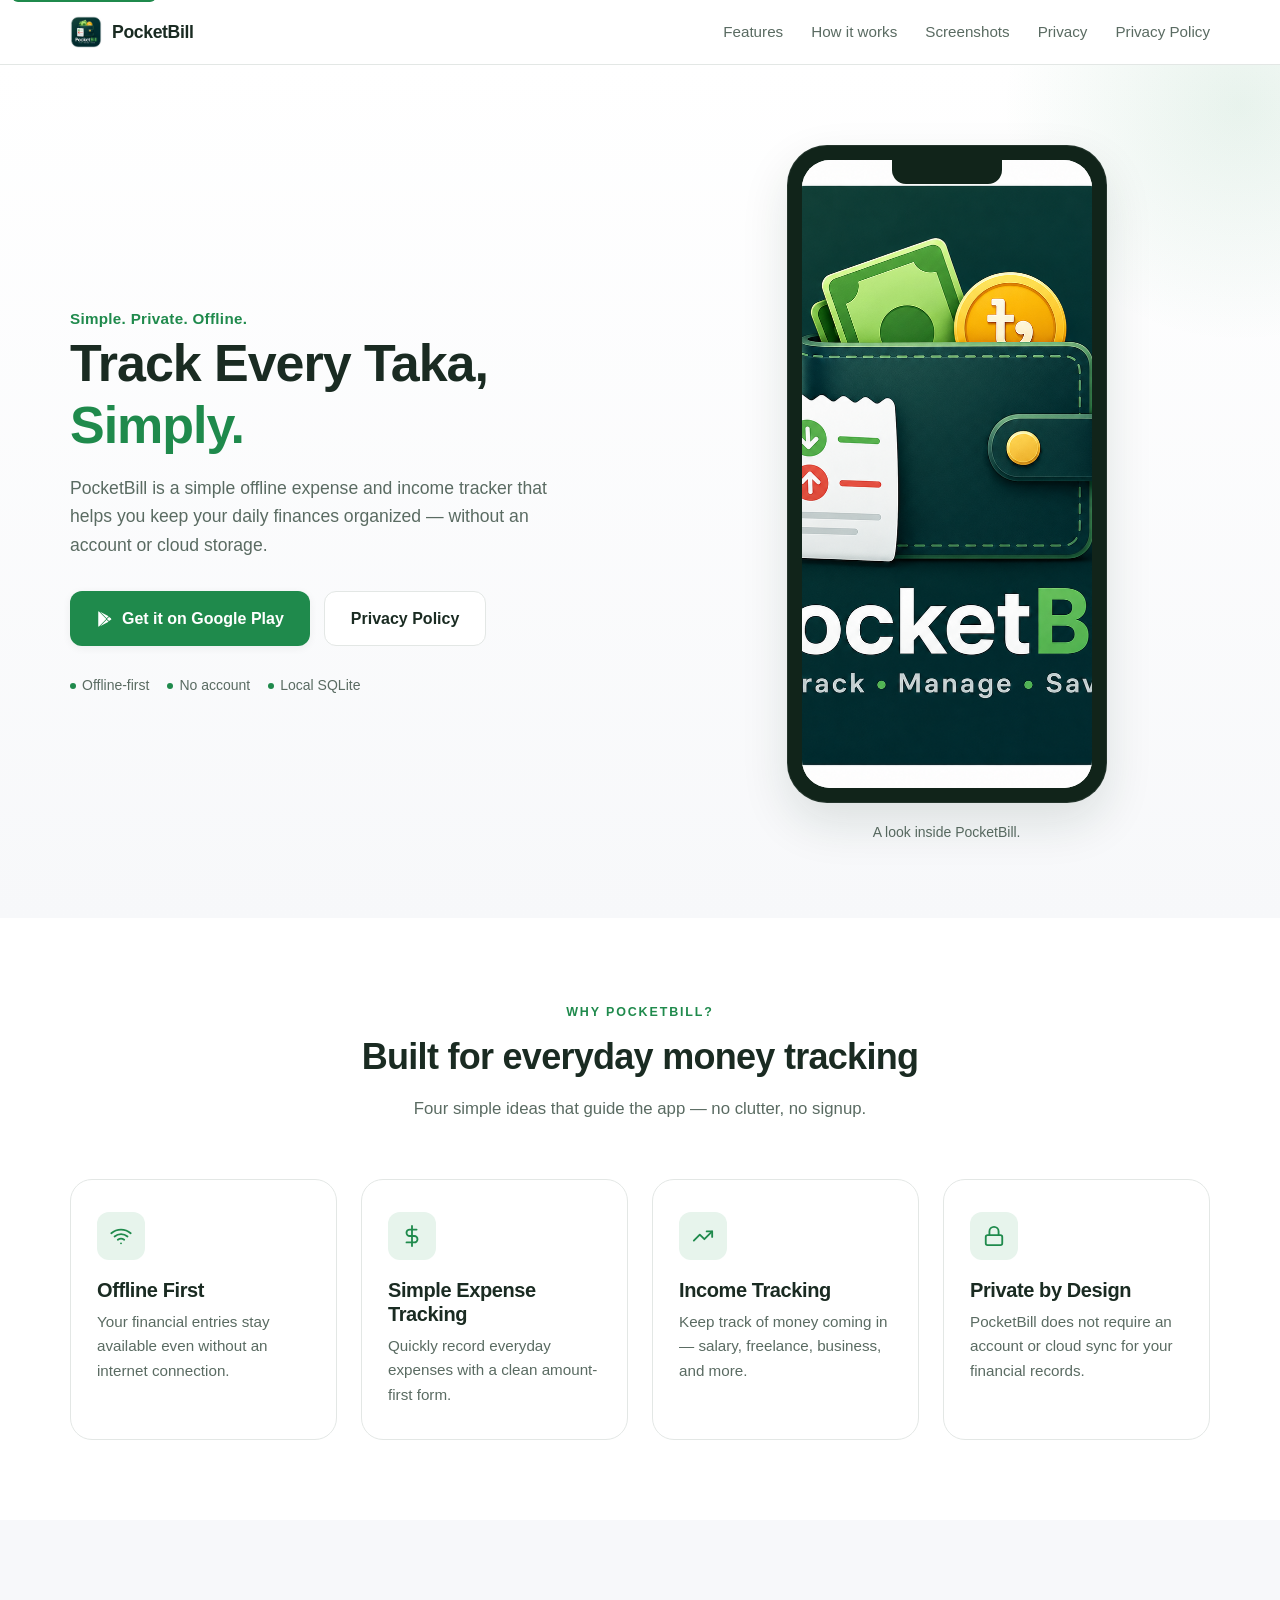
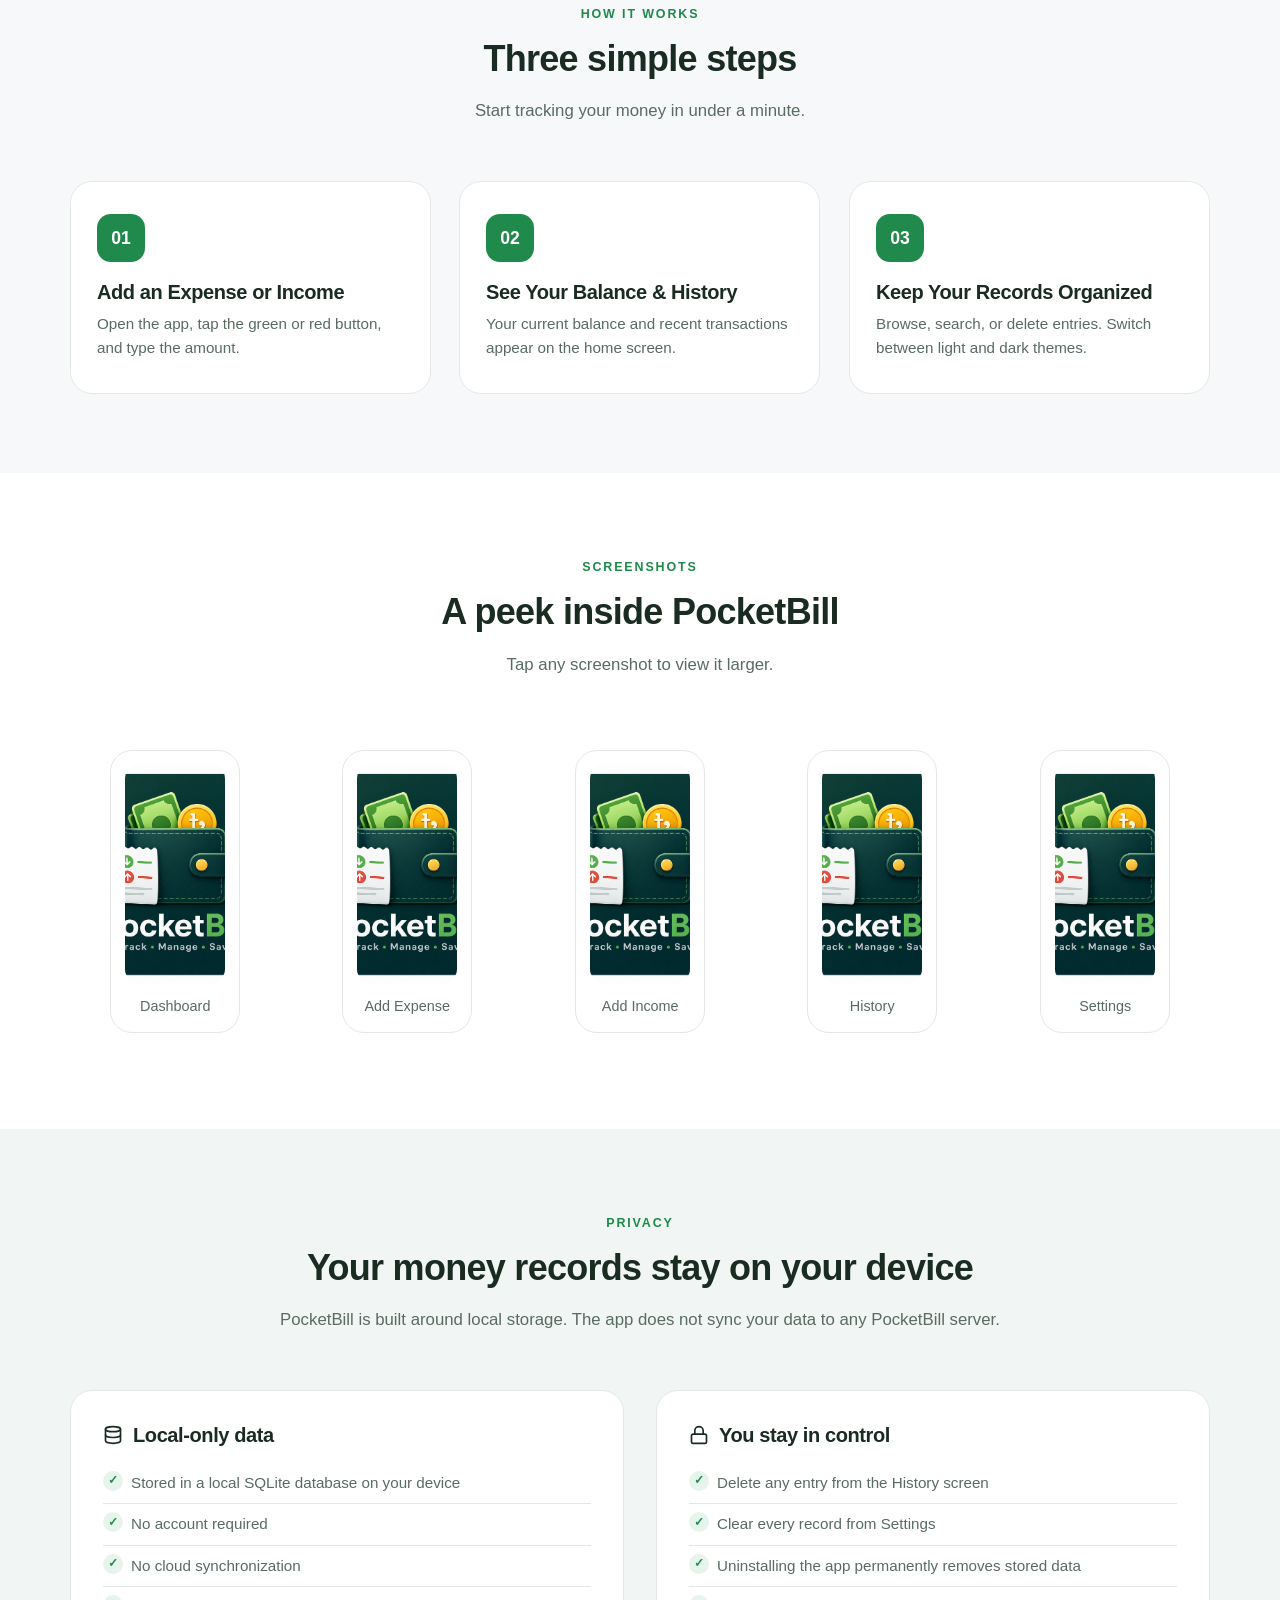
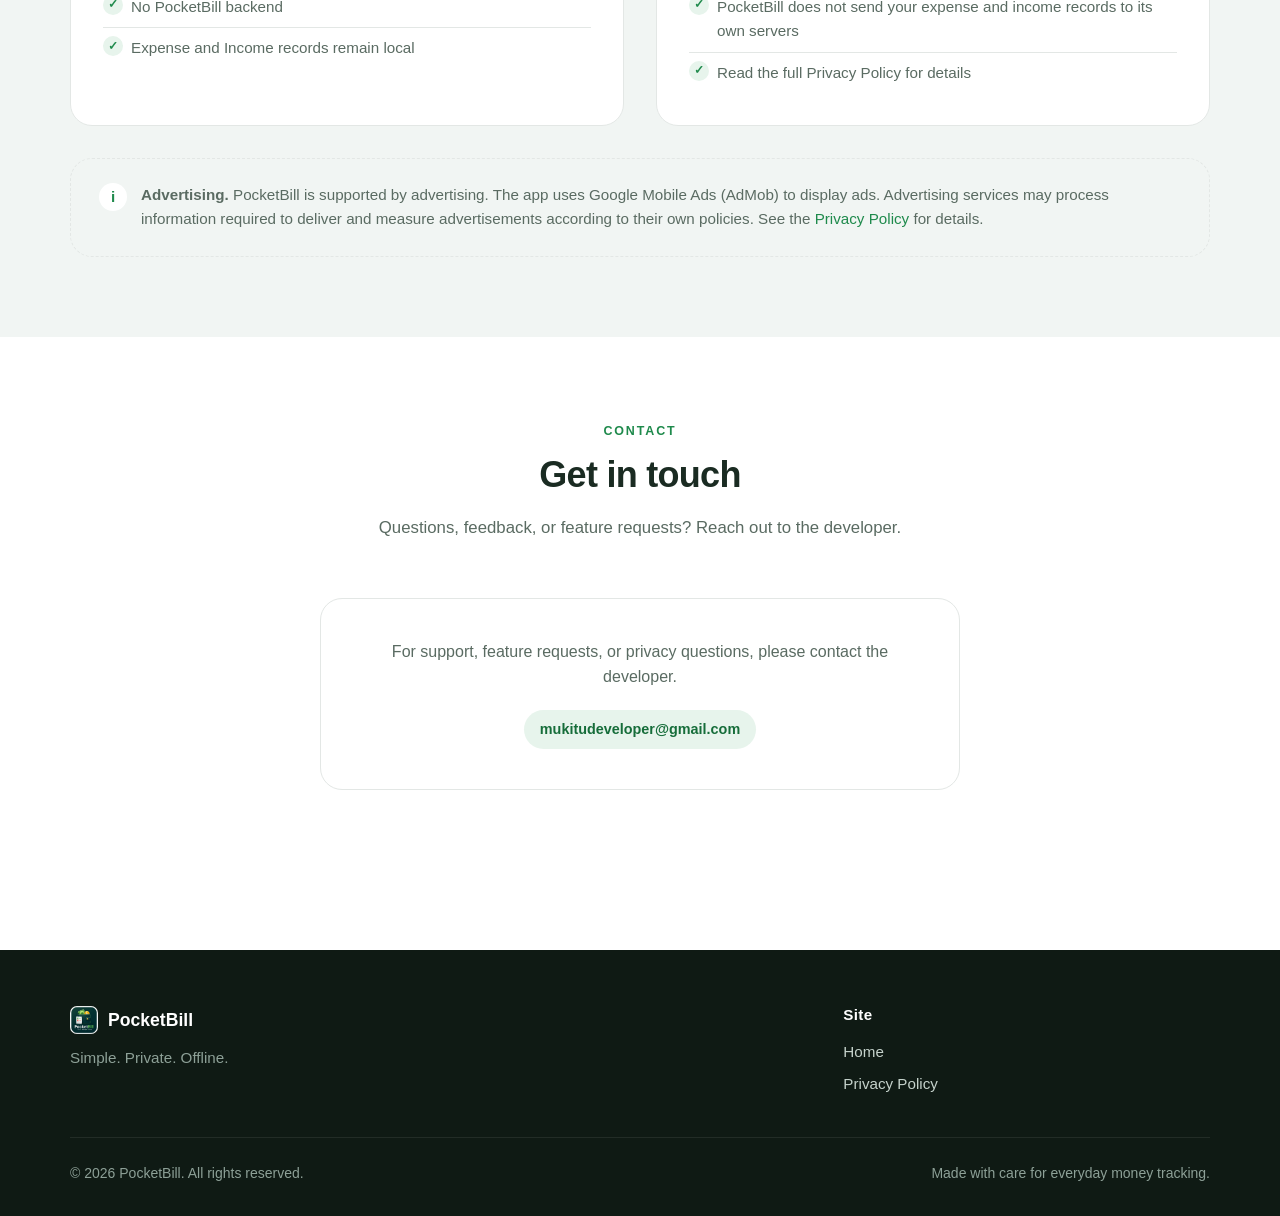
==== commit b48a129b: "Add files via upload" ====
--- a/index.html
+++ b/index.html
@@ -15,6 +15,15 @@
   <meta property="og:description" content="Track your money, stay organized, and keep your financial records on your device. No account. No cloud." />
   <meta property="og:image" content="assets/icon.png" />
   <meta property="og:url" content="https://mukitu.github.io/pocketbill-app/" />
+
+  <!--
+    Centralized placeholders for single-edit updates.
+    After the app is published on Google Play, replace the value
+    of `pb-play-url` with the real listing URL. The hero CTA below
+    pulls from this constant via a small <script> at the bottom.
+  -->
+  <meta name="pb-play-url" content="https://play.google.com/store/apps/details?id=com.pocketbill.pocketbill" />
+  <meta name="pb-support-email" content="mukitudeveloper@gmail.com" />
 
   <!-- Twitter -->
   <meta name="twitter:card" content="summary_large_image" />
@@ -72,8 +81,21 @@
             cloud storage.
           </p>
           <div class="hero-ctas">
-            <a class="btn btn-primary is-disabled" href="#" aria-disabled="true" tabindex="-1">
-              Google Play — Coming Soon
+            <!--
+              Primary CTA: Google Play store listing.
+              The URL is kept in a single, easy-to-find <meta> below so
+              it can be updated in one place after publishing. Update
+              both the <meta> tag and this anchor if the applicationId
+              changes.
+            -->
+            <a class="btn btn-primary" data-pb-cta="play" href="https://play.google.com/store/apps/details?id=com.pocketbill.pocketbill" rel="noopener noreferrer">
+              <svg width="18" height="18" viewBox="0 0 24 24" fill="currentColor" aria-hidden="true">
+                <path d="M3.609 1.814 13.792 12 3.61 22.186a1 1 0 0 1-.61-.92V2.734a1 1 0 0 1 .609-.92z"/>
+                <path d="M16.81 8.42 5.4 2.18 14.18 11l2.63-2.58z"/>
+                <path d="M16.81 15.58 14.18 13l-8.78 8.82 11.41-6.24z"/>
+                <path d="M19.91 10.85 17.4 9.42 14.5 12l2.9 2.58 2.51-1.43a1 1 0 0 0 0-1.7z"/>
+              </svg>
+              Get it on Google Play
             </a>
             <a class="btn btn-secondary" href="privacy-policy.html">
               Privacy Policy
@@ -310,8 +332,8 @@
         </header>
 
         <div class="contact-card">
-          <p>For support, feature requests, or privacy questions, please contact the developer through the Play Store listing once PocketBill is published.</p>
-          <span class="contact-support">Support email coming soon</span>
+          <p>For support, feature requests, or privacy questions, please contact the developer.</p>
+          <a class="contact-support" id="contact-email" data-pb-cta="email" href="mailto:mukitudeveloper@gmail.com">mukitudeveloper@gmail.com</a>
         </div>
       </div>
     </section>
